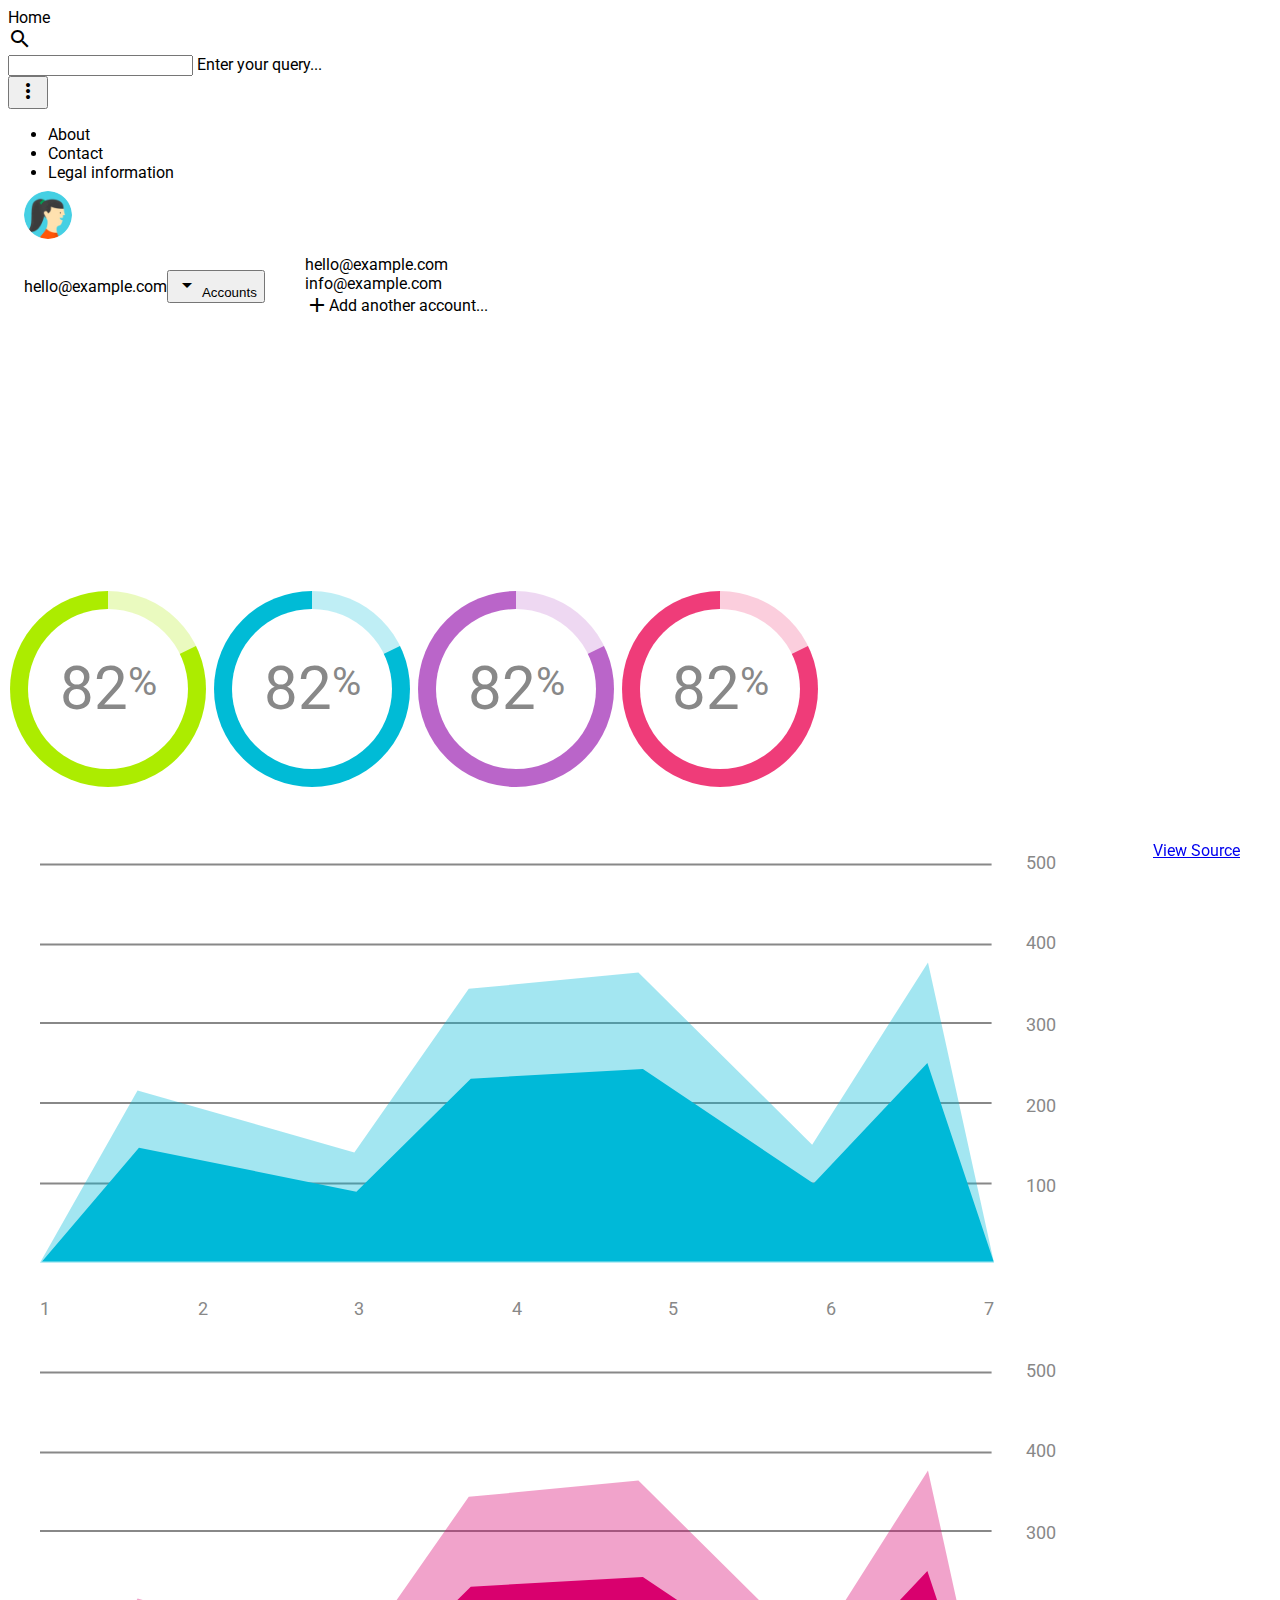
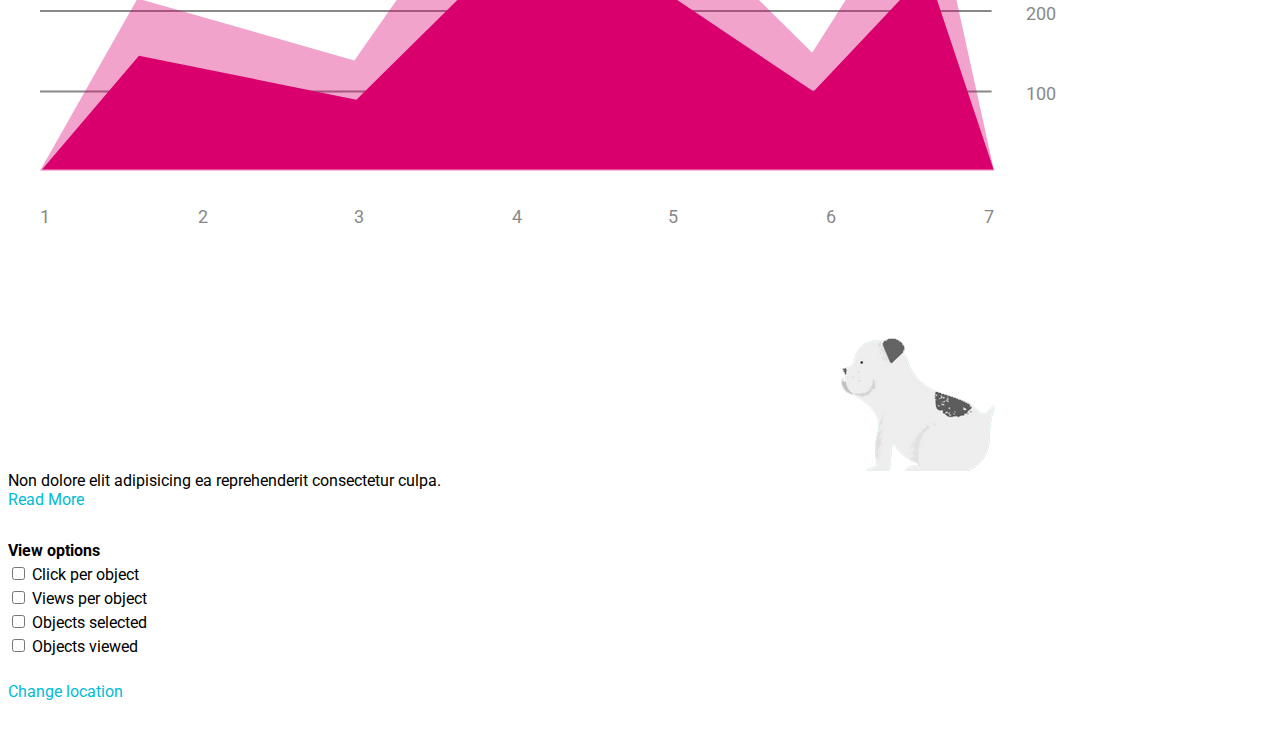
==== Proyectos/Plantillas Material Desing Lite/index.html @ 273f03ee "Agregando plantilla de Material Desing Lite" ====
<!doctype html>
<!--
  Material Design Lite
  Copyright 2015 Google Inc. All rights reserved.

  Licensed under the Apache License, Version 2.0 (the "License");
  you may not use this file except in compliance with the License.
  You may obtain a copy of the License at

      https://www.apache.org/licenses/LICENSE-2.0

  Unless required by applicable law or agreed to in writing, software
  distributed under the License is distributed on an "AS IS" BASIS,
  WITHOUT WARRANTIES OR CONDITIONS OF ANY KIND, either express or implied.
  See the License for the specific language governing permissions and
  limitations under the License
-->
<html lang="en">
  <head>
    <meta charset="utf-8">
    <meta http-equiv="X-UA-Compatible" content="IE=edge">
    <meta name="description" content="A front-end template that helps you build fast, modern mobile web apps.">
    <meta name="viewport" content="width=device-width, initial-scale=1.0, minimum-scale=1.0">
    <title>Material Design Lite</title>

    <!-- Add to homescreen for Chrome on Android -->
    <meta name="mobile-web-app-capable" content="yes">
    <link rel="icon" sizes="192x192" href="images/android-desktop.png">

    <!-- Add to homescreen for Safari on iOS -->
    <meta name="apple-mobile-web-app-capable" content="yes">
    <meta name="apple-mobile-web-app-status-bar-style" content="black">
    <meta name="apple-mobile-web-app-title" content="Material Design Lite">
    <link rel="apple-touch-icon-precomposed" href="images/ios-desktop.png">

    <!-- Tile icon for Win8 (144x144 + tile color) -->
    <meta name="msapplication-TileImage" content="images/touch/ms-touch-icon-144x144-precomposed.png">
    <meta name="msapplication-TileColor" content="#3372DF">

    <link rel="shortcut icon" href="images/favicon.png">

    <!-- SEO: If your mobile URL is different from the desktop URL, add a canonical link to the desktop page https://developers.google.com/webmasters/smartphone-sites/feature-phones -->
    <!--
    <link rel="canonical" href="http://www.example.com/">
    -->

    <link rel="stylesheet" href="https://fonts.googleapis.com/css?family=Roboto:regular,bold,italic,thin,light,bolditalic,black,medium&amp;lang=en">
    <link rel="stylesheet" href="https://fonts.googleapis.com/icon?family=Material+Icons">
    <link rel="stylesheet" href="https://code.getmdl.io/1.3.0/material.cyan-light_blue.min.css">
    <link rel="stylesheet" href="styles.css">
    <style>
    #view-source {
      position: fixed;
      display: block;
      right: 0;
      bottom: 0;
      margin-right: 40px;
      margin-bottom: 40px;
      z-index: 900;
    }
    </style>
  </head>
  <body>
    <div class="demo-layout mdl-layout mdl-js-layout mdl-layout--fixed-drawer mdl-layout--fixed-header">
      <header class="demo-header mdl-layout__header mdl-color--grey-100 mdl-color-text--grey-600">
        <div class="mdl-layout__header-row">
          <span class="mdl-layout-title">Home</span>
          <div class="mdl-layout-spacer"></div>
          <div class="mdl-textfield mdl-js-textfield mdl-textfield--expandable">
            <label class="mdl-button mdl-js-button mdl-button--icon" for="search">
              <i class="material-icons">search</i>
            </label>
            <div class="mdl-textfield__expandable-holder">
              <input class="mdl-textfield__input" type="text" id="search">
              <label class="mdl-textfield__label" for="search">Enter your query...</label>
            </div>
          </div>
          <button class="mdl-button mdl-js-button mdl-js-ripple-effect mdl-button--icon" id="hdrbtn">
            <i class="material-icons">more_vert</i>
          </button>
          <ul class="mdl-menu mdl-js-menu mdl-js-ripple-effect mdl-menu--bottom-right" for="hdrbtn">
            <li class="mdl-menu__item">About</li>
            <li class="mdl-menu__item">Contact</li>
            <li class="mdl-menu__item">Legal information</li>
          </ul>
        </div>
      </header>
      <div class="demo-drawer mdl-layout__drawer mdl-color--blue-grey-900 mdl-color-text--blue-grey-50">
        <header class="demo-drawer-header">
          <img src="images/user.jpg" class="demo-avatar">
          <div class="demo-avatar-dropdown">
            <span>hello@example.com</span>
            <div class="mdl-layout-spacer"></div>
            <button id="accbtn" class="mdl-button mdl-js-button mdl-js-ripple-effect mdl-button--icon">
              <i class="material-icons" role="presentation">arrow_drop_down</i>
              <span class="visuallyhidden">Accounts</span>
            </button>
            <ul class="mdl-menu mdl-menu--bottom-right mdl-js-menu mdl-js-ripple-effect" for="accbtn">
              <li class="mdl-menu__item">hello@example.com</li>
              <li class="mdl-menu__item">info@example.com</li>
              <li class="mdl-menu__item"><i class="material-icons">add</i>Add another account...</li>
            </ul>
          </div>
        </header>
        <nav class="demo-navigation mdl-navigation mdl-color--blue-grey-800">
          <a class="mdl-navigation__link" href=""><i class="mdl-color-text--blue-grey-400 material-icons" role="presentation">home</i>Home</a>
          <a class="mdl-navigation__link" href=""><i class="mdl-color-text--blue-grey-400 material-icons" role="presentation">inbox</i>Inbox</a>
          <a class="mdl-navigation__link" href=""><i class="mdl-color-text--blue-grey-400 material-icons" role="presentation">delete</i>Trash</a>
          <a class="mdl-navigation__link" href=""><i class="mdl-color-text--blue-grey-400 material-icons" role="presentation">report</i>Spam</a>
          <a class="mdl-navigation__link" href=""><i class="mdl-color-text--blue-grey-400 material-icons" role="presentation">forum</i>Forums</a>
          <a class="mdl-navigation__link" href=""><i class="mdl-color-text--blue-grey-400 material-icons" role="presentation">flag</i>Updates</a>
          <a class="mdl-navigation__link" href=""><i class="mdl-color-text--blue-grey-400 material-icons" role="presentation">local_offer</i>Promos</a>
          <a class="mdl-navigation__link" href=""><i class="mdl-color-text--blue-grey-400 material-icons" role="presentation">shopping_cart</i>Purchases</a>
          <a class="mdl-navigation__link" href=""><i class="mdl-color-text--blue-grey-400 material-icons" role="presentation">people</i>Social</a>
          <div class="mdl-layout-spacer"></div>
          <a class="mdl-navigation__link" href=""><i class="mdl-color-text--blue-grey-400 material-icons" role="presentation">help_outline</i><span class="visuallyhidden">Help</span></a>
        </nav>
      </div>
      <main class="mdl-layout__content mdl-color--grey-100">
        <div class="mdl-grid demo-content">
          <div class="demo-charts mdl-color--white mdl-shadow--2dp mdl-cell mdl-cell--12-col mdl-grid">
            <svg fill="currentColor" width="200px" height="200px" viewBox="0 0 1 1" class="demo-chart mdl-cell mdl-cell--4-col mdl-cell--3-col-desktop">
              <use xlink:href="#piechart" mask="url(#piemask)" />
              <text x="0.5" y="0.5" font-family="Roboto" font-size="0.3" fill="#888" text-anchor="middle" dy="0.1">82<tspan font-size="0.2" dy="-0.07">%</tspan></text>
            </svg>
            <svg fill="currentColor" width="200px" height="200px" viewBox="0 0 1 1" class="demo-chart mdl-cell mdl-cell--4-col mdl-cell--3-col-desktop">
              <use xlink:href="#piechart" mask="url(#piemask)" />
              <text x="0.5" y="0.5" font-family="Roboto" font-size="0.3" fill="#888" text-anchor="middle" dy="0.1">82<tspan dy="-0.07" font-size="0.2">%</tspan></text>
            </svg>
            <svg fill="currentColor" width="200px" height="200px" viewBox="0 0 1 1" class="demo-chart mdl-cell mdl-cell--4-col mdl-cell--3-col-desktop">
              <use xlink:href="#piechart" mask="url(#piemask)" />
              <text x="0.5" y="0.5" font-family="Roboto" font-size="0.3" fill="#888" text-anchor="middle" dy="0.1">82<tspan dy="-0.07" font-size="0.2">%</tspan></text>
            </svg>
            <svg fill="currentColor" width="200px" height="200px" viewBox="0 0 1 1" class="demo-chart mdl-cell mdl-cell--4-col mdl-cell--3-col-desktop">
              <use xlink:href="#piechart" mask="url(#piemask)" />
              <text x="0.5" y="0.5" font-family="Roboto" font-size="0.3" fill="#888" text-anchor="middle" dy="0.1">82<tspan dy="-0.07" font-size="0.2">%</tspan></text>
            </svg>
          </div>
          <div class="demo-graphs mdl-shadow--2dp mdl-color--white mdl-cell mdl-cell--8-col">
            <svg fill="currentColor" viewBox="0 0 500 250" class="demo-graph">
              <use xlink:href="#chart" />
            </svg>
            <svg fill="currentColor" viewBox="0 0 500 250" class="demo-graph">
              <use xlink:href="#chart" />
            </svg>
          </div>
          <div class="demo-cards mdl-cell mdl-cell--4-col mdl-cell--8-col-tablet mdl-grid mdl-grid--no-spacing">
            <div class="demo-updates mdl-card mdl-shadow--2dp mdl-cell mdl-cell--4-col mdl-cell--4-col-tablet mdl-cell--12-col-desktop">
              <div class="mdl-card__title mdl-card--expand mdl-color--teal-300">
                <h2 class="mdl-card__title-text">Updates</h2>
              </div>
              <div class="mdl-card__supporting-text mdl-color-text--grey-600">
                Non dolore elit adipisicing ea reprehenderit consectetur culpa.
              </div>
              <div class="mdl-card__actions mdl-card--border">
                <a href="#" class="mdl-button mdl-js-button mdl-js-ripple-effect">Read More</a>
              </div>
            </div>
            <div class="demo-separator mdl-cell--1-col"></div>
            <div class="demo-options mdl-card mdl-color--deep-purple-500 mdl-shadow--2dp mdl-cell mdl-cell--4-col mdl-cell--3-col-tablet mdl-cell--12-col-desktop">
              <div class="mdl-card__supporting-text mdl-color-text--blue-grey-50">
                <h3>View options</h3>
                <ul>
                  <li>
                    <label for="chkbox1" class="mdl-checkbox mdl-js-checkbox mdl-js-ripple-effect">
                      <input type="checkbox" id="chkbox1" class="mdl-checkbox__input">
                      <span class="mdl-checkbox__label">Click per object</span>
                    </label>
                  </li>
                  <li>
                    <label for="chkbox2" class="mdl-checkbox mdl-js-checkbox mdl-js-ripple-effect">
                      <input type="checkbox" id="chkbox2" class="mdl-checkbox__input">
                      <span class="mdl-checkbox__label">Views per object</span>
                    </label>
                  </li>
                  <li>
                    <label for="chkbox3" class="mdl-checkbox mdl-js-checkbox mdl-js-ripple-effect">
                      <input type="checkbox" id="chkbox3" class="mdl-checkbox__input">
                      <span class="mdl-checkbox__label">Objects selected</span>
                    </label>
                  </li>
                  <li>
                    <label for="chkbox4" class="mdl-checkbox mdl-js-checkbox mdl-js-ripple-effect">
                      <input type="checkbox" id="chkbox4" class="mdl-checkbox__input">
                      <span class="mdl-checkbox__label">Objects viewed</span>
                    </label>
                  </li>
                </ul>
              </div>
              <div class="mdl-card__actions mdl-card--border">
                <a href="#" class="mdl-button mdl-js-button mdl-js-ripple-effect mdl-color-text--blue-grey-50">Change location</a>
                <div class="mdl-layout-spacer"></div>
                <i class="material-icons">location_on</i>
              </div>
            </div>
          </div>
        </div>
      </main>
    </div>
      <svg xmlns="http://www.w3.org/2000/svg" xmlns:xlink="http://www.w3.org/1999/xlink" version="1.1" style="position: fixed; left: -1000px; height: -1000px;">
        <defs>
          <mask id="piemask" maskContentUnits="objectBoundingBox">
            <circle cx=0.5 cy=0.5 r=0.49 fill="white" />
            <circle cx=0.5 cy=0.5 r=0.40 fill="black" />
          </mask>
          <g id="piechart">
            <circle cx=0.5 cy=0.5 r=0.5 />
            <path d="M 0.5 0.5 0.5 0 A 0.5 0.5 0 0 1 0.95 0.28 z" stroke="none" fill="rgba(255, 255, 255, 0.75)" />
          </g>
        </defs>
      </svg>
      <svg version="1.1" xmlns="http://www.w3.org/2000/svg" xmlns:xlink="http://www.w3.org/1999/xlink" viewBox="0 0 500 250" style="position: fixed; left: -1000px; height: -1000px;">
        <defs>
          <g id="chart">
            <g id="Gridlines">
              <line fill="#888888" stroke="#888888" stroke-miterlimit="10" x1="0" y1="27.3" x2="468.3" y2="27.3" />
              <line fill="#888888" stroke="#888888" stroke-miterlimit="10" x1="0" y1="66.7" x2="468.3" y2="66.7" />
              <line fill="#888888" stroke="#888888" stroke-miterlimit="10" x1="0" y1="105.3" x2="468.3" y2="105.3" />
              <line fill="#888888" stroke="#888888" stroke-miterlimit="10" x1="0" y1="144.7" x2="468.3" y2="144.7" />
              <line fill="#888888" stroke="#888888" stroke-miterlimit="10" x1="0" y1="184.3" x2="468.3" y2="184.3" />
            </g>
            <g id="Numbers">
              <text transform="matrix(1 0 0 1 485 29.3333)" fill="#888888" font-family="'Roboto'" font-size="9">500</text>
              <text transform="matrix(1 0 0 1 485 69)" fill="#888888" font-family="'Roboto'" font-size="9">400</text>
              <text transform="matrix(1 0 0 1 485 109.3333)" fill="#888888" font-family="'Roboto'" font-size="9">300</text>
              <text transform="matrix(1 0 0 1 485 149)" fill="#888888" font-family="'Roboto'" font-size="9">200</text>
              <text transform="matrix(1 0 0 1 485 188.3333)" fill="#888888" font-family="'Roboto'" font-size="9">100</text>
              <text transform="matrix(1 0 0 1 0 249.0003)" fill="#888888" font-family="'Roboto'" font-size="9">1</text>
              <text transform="matrix(1 0 0 1 78 249.0003)" fill="#888888" font-family="'Roboto'" font-size="9">2</text>
              <text transform="matrix(1 0 0 1 154.6667 249.0003)" fill="#888888" font-family="'Roboto'" font-size="9">3</text>
              <text transform="matrix(1 0 0 1 232.1667 249.0003)" fill="#888888" font-family="'Roboto'" font-size="9">4</text>
              <text transform="matrix(1 0 0 1 309 249.0003)" fill="#888888" font-family="'Roboto'" font-size="9">5</text>
              <text transform="matrix(1 0 0 1 386.6667 249.0003)" fill="#888888" font-family="'Roboto'" font-size="9">6</text>
              <text transform="matrix(1 0 0 1 464.3333 249.0003)" fill="#888888" font-family="'Roboto'" font-size="9">7</text>
            </g>
            <g id="Layer_5">
              <polygon opacity="0.36" stroke-miterlimit="10" points="0,223.3 48,138.5 154.7,169 211,88.5
              294.5,80.5 380,165.2 437,75.5 469.5,223.3 	"/>
            </g>
            <g id="Layer_4">
              <polygon stroke-miterlimit="10" points="469.3,222.7 1,222.7 48.7,166.7 155.7,188.3 212,132.7
              296.7,128 380.7,184.3 436.7,125 	"/>
            </g>
          </g>
        </defs>
      </svg>
      <a href="https://github.com/google/material-design-lite/blob/mdl-1.x/templates/dashboard/" target="_blank" id="view-source" class="mdl-button mdl-js-button mdl-button--raised mdl-js-ripple-effect mdl-button--colored mdl-color-text--white">View Source</a>
    <script src="https://code.getmdl.io/1.3.0/material.min.js"></script>
  </body>
</html>
---- Proyectos/Plantillas Material Desing Lite/styles.css ----
/**
 * Copyright 2015 Google Inc. All Rights Reserved.
 *
 * Licensed under the Apache License, Version 2.0 (the "License");
 * you may not use this file except in compliance with the License.
 * You may obtain a copy of the License at
 *
 *      http://www.apache.org/licenses/LICENSE-2.0
 *
 * Unless required by applicable law or agreed to in writing, software
 * distributed under the License is distributed on an "AS IS" BASIS,
 * WITHOUT WARRANTIES OR CONDITIONS OF ANY KIND, either express or implied.
 * See the License for the specific language governing permissions and
 * limitations under the License.
 */

html, body {
  font-family: 'Roboto', 'Helvetica', sans-serif;
}
.demo-avatar {
  width: 48px;
  height: 48px;
  border-radius: 24px;
}
.demo-layout .mdl-layout__header .mdl-layout__drawer-button {
  color: rgba(0, 0, 0, 0.54);
}
.mdl-layout__drawer .avatar {
  margin-bottom: 16px;
}
.demo-drawer {
  border: none;
}
/* iOS Safari specific workaround */
.demo-drawer .mdl-menu__container {
  z-index: -1;
}
.demo-drawer .demo-navigation {
  z-index: -2;
}
/* END iOS Safari specific workaround */
.demo-drawer .mdl-menu .mdl-menu__item {
  display: -webkit-flex;
  display: -ms-flexbox;
  display: flex;
  -webkit-align-items: center;
      -ms-flex-align: center;
          align-items: center;
}
.demo-drawer-header {
  box-sizing: border-box;
  display: -webkit-flex;
  display: -ms-flexbox;
  display: flex;
  -webkit-flex-direction: column;
      -ms-flex-direction: column;
          flex-direction: column;
  -webkit-justify-content: flex-end;
      -ms-flex-pack: end;
          justify-content: flex-end;
  padding: 16px;
  height: 151px;
}
.demo-avatar-dropdown {
  display: -webkit-flex;
  display: -ms-flexbox;
  display: flex;
  position: relative;
  -webkit-flex-direction: row;
      -ms-flex-direction: row;
          flex-direction: row;
  -webkit-align-items: center;
      -ms-flex-align: center;
          align-items: center;
  width: 100%;
}

.demo-navigation {
  -webkit-flex-grow: 1;
      -ms-flex-positive: 1;
          flex-grow: 1;
}
.demo-layout .demo-navigation .mdl-navigation__link {
  display: -webkit-flex !important;
  display: -ms-flexbox !important;
  display: flex !important;
  -webkit-flex-direction: row;
      -ms-flex-direction: row;
          flex-direction: row;
  -webkit-align-items: center;
      -ms-flex-align: center;
          align-items: center;
  color: rgba(255, 255, 255, 0.56);
  font-weight: 500;
}
.demo-layout .demo-navigation .mdl-navigation__link:hover {
  background-color: #00BCD4;
  color: #37474F;
}
.demo-navigation .mdl-navigation__link .material-icons {
  font-size: 24px;
  color: rgba(255, 255, 255, 0.56);
  margin-right: 32px;
}

.demo-content {
  max-width: 1080px;
}

.demo-charts {
  -webkit-align-items: center;
      -ms-flex-align: center;
          align-items: center;
}
.demo-chart:nth-child(1) {
  color: #ACEC00;
}
.demo-chart:nth-child(2) {
  color: #00BBD6;
}
.demo-chart:nth-child(3) {
  color: #BA65C9;
}
.demo-chart:nth-child(4) {
  color: #EF3C79;
}
.demo-graphs {
  padding: 16px 32px;
  display: -webkit-flex;
  display: -ms-flexbox;
  display: flex;
  -webkit-flex-direction: column;
      -ms-flex-direction: column;
          flex-direction: column;
  -webkit-align-items: stretch;
      -ms-flex-align: stretch;
          align-items: stretch;
}
/* TODO: Find a proper solution to have the graphs
 * not float around outside their container in IE10/11.
 * Using a browserhacks.com solution for now.
 */
_:-ms-input-placeholder, :root .demo-graphs {
  min-height: 664px;
}
_:-ms-input-placeholder, :root .demo-graph {
  max-height: 300px;
}
/* TODO end */
.demo-graph:nth-child(1) {
  color: #00b9d8;
}
.demo-graph:nth-child(2) {
  color: #d9006e;
}

.demo-cards {
  -webkit-align-items: flex-start;
      -ms-flex-align: start;
          align-items: flex-start;
  -webkit-align-content: flex-start;
      -ms-flex-line-pack: start;
          align-content: flex-start;
}
.demo-cards .demo-separator {
  height: 32px;
}
.demo-cards .mdl-card__title.mdl-card__title {
  color: white;
  font-size: 24px;
  font-weight: 400;
}
.demo-cards ul {
  padding: 0;
}
.demo-cards h3 {
  font-size: 1em;
}
.demo-updates .mdl-card__title {
  min-height: 200px;
  background-image: url('images/dog.png');
  background-position: 90% 100%;
  background-repeat: no-repeat;
}
.demo-cards .mdl-card__actions a {
  color: #00BCD4;
  text-decoration: none;
}

.demo-options h3 {
  margin: 0;
}
.demo-options .mdl-checkbox__box-outline {
  border-color: rgba(255, 255, 255, 0.89);
}
.demo-options ul {
  margin: 0;
  list-style-type: none;
}
.demo-options li {
  margin: 4px 0;
}
.demo-options .material-icons {
  color: rgba(255, 255, 255, 0.89);
}
.demo-options .mdl-card__actions {
  height: 64px;
  display: -webkit-flex;
  display: -ms-flexbox;
  display: flex;
  box-sizing: border-box;
  -webkit-align-items: center;
      -ms-flex-align: center;
          align-items: center;
}
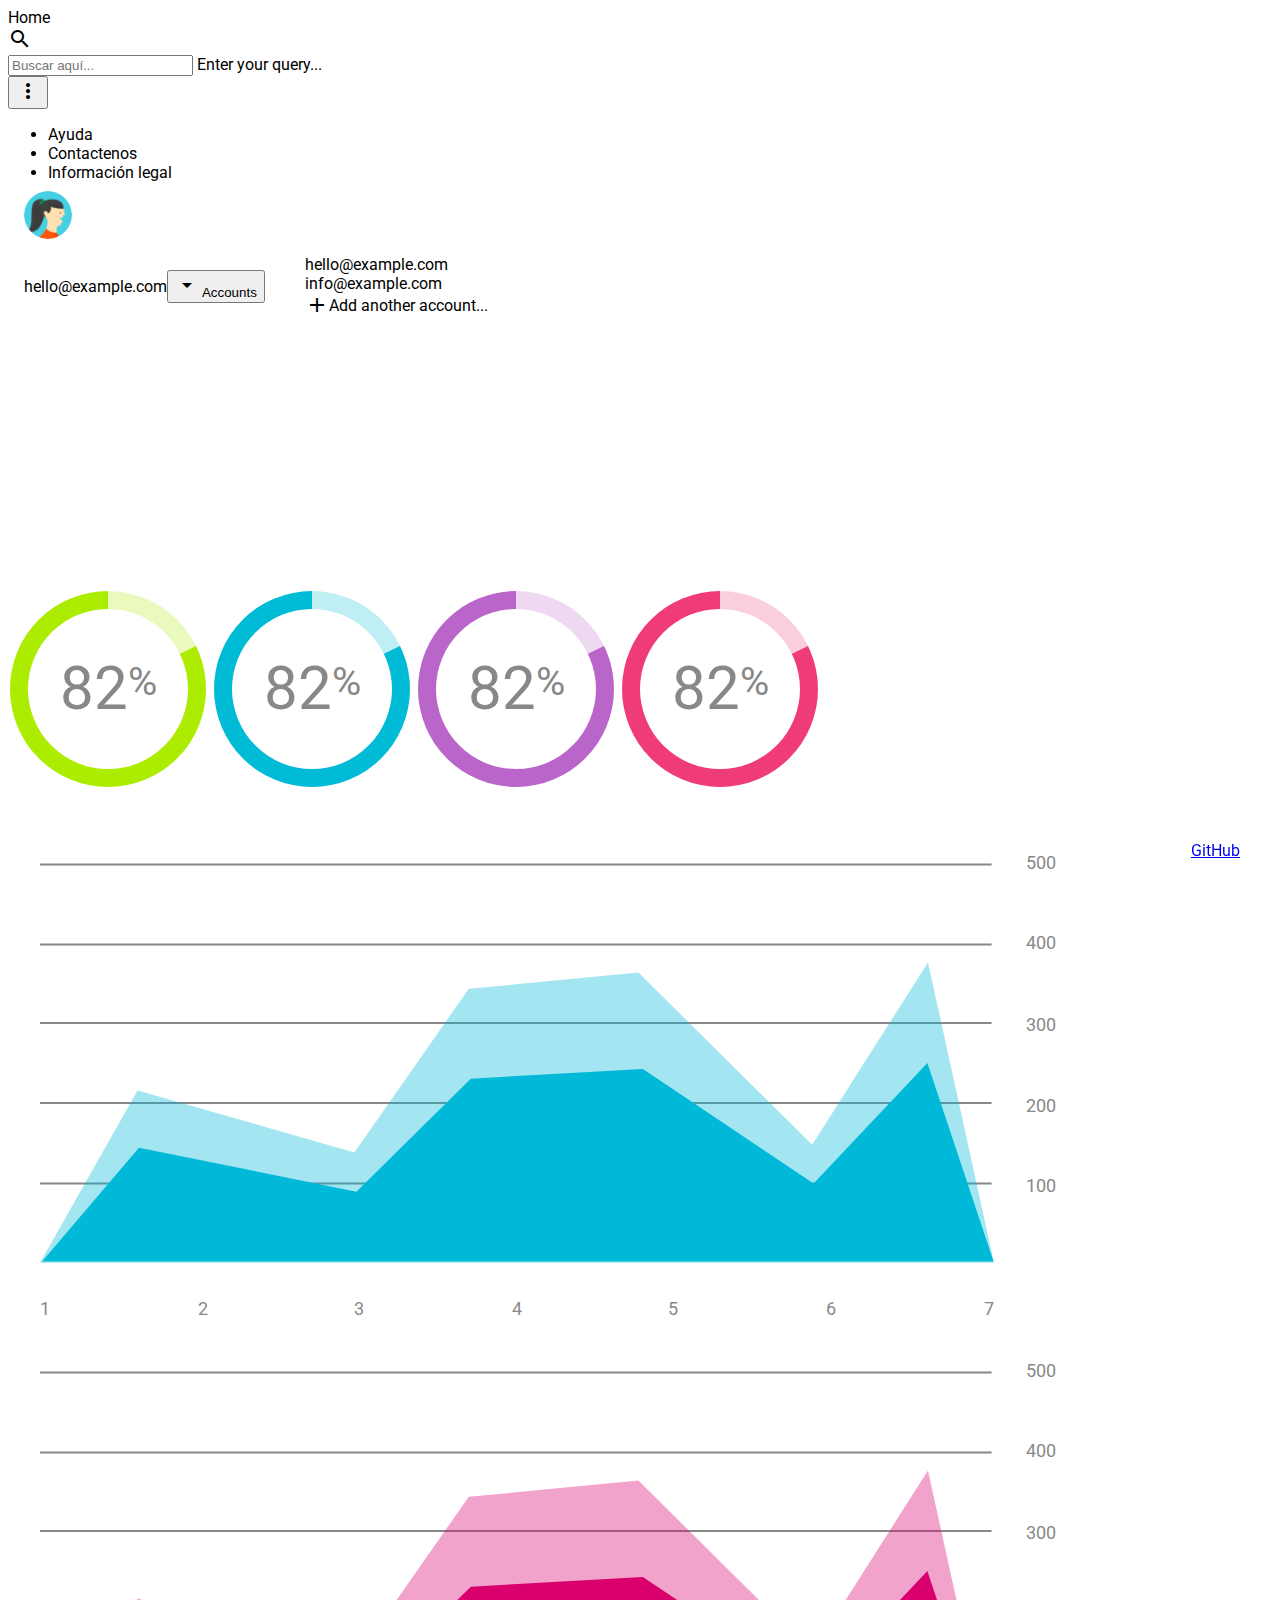
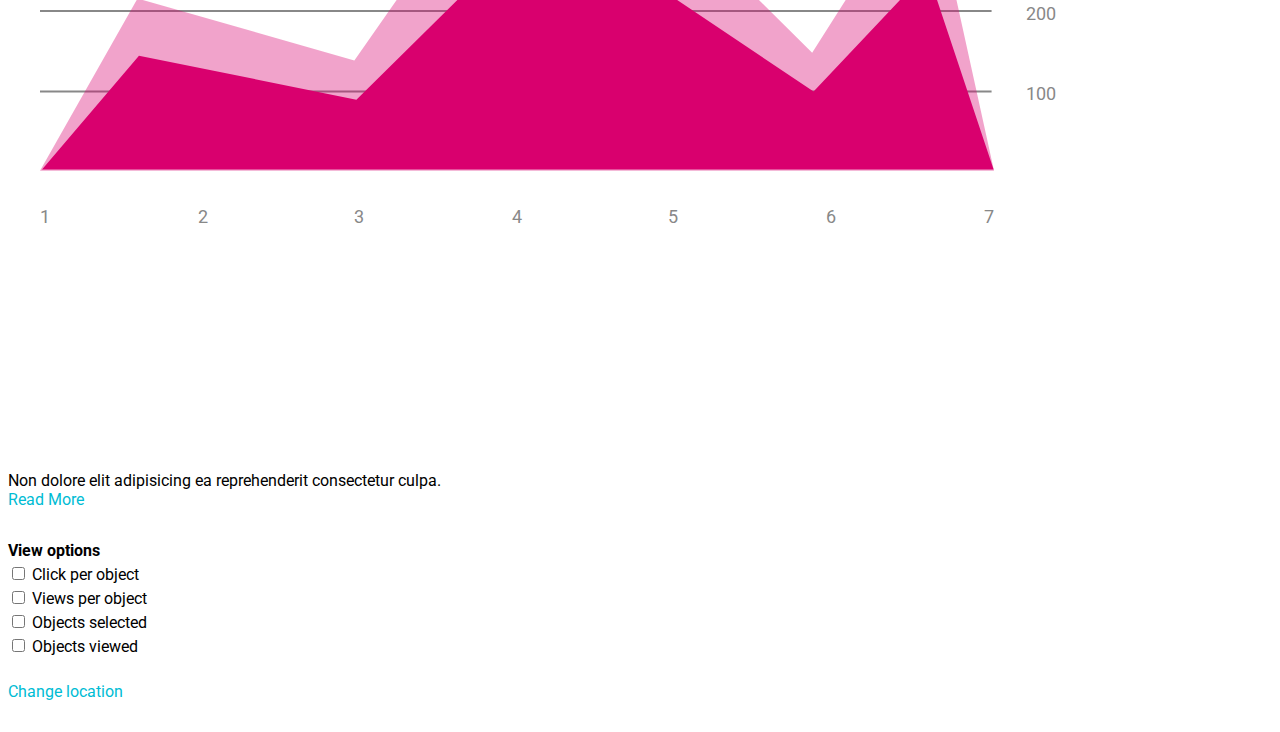
==== commit 77eed2a4: "personalización de plantilla" ====
--- a/Proyectos/Plantillas Material Desing Lite/index.html
+++ b/Proyectos/Plantillas Material Desing Lite/index.html
@@ -1,21 +1,5 @@
 <!doctype html>
-<!--
-  Material Design Lite
-  Copyright 2015 Google Inc. All rights reserved.
-
-  Licensed under the Apache License, Version 2.0 (the "License");
-  you may not use this file except in compliance with the License.
-  You may obtain a copy of the License at
-
-      https://www.apache.org/licenses/LICENSE-2.0
-
-  Unless required by applicable law or agreed to in writing, software
-  distributed under the License is distributed on an "AS IS" BASIS,
-  WITHOUT WARRANTIES OR CONDITIONS OF ANY KIND, either express or implied.
-  See the License for the specific language governing permissions and
-  limitations under the License
--->
-<html lang="en">
+<html lang="es">
   <head>
     <meta charset="utf-8">
     <meta http-equiv="X-UA-Compatible" content="IE=edge">
@@ -47,18 +31,9 @@
     <link rel="stylesheet" href="https://fonts.googleapis.com/css?family=Roboto:regular,bold,italic,thin,light,bolditalic,black,medium&amp;lang=en">
     <link rel="stylesheet" href="https://fonts.googleapis.com/icon?family=Material+Icons">
     <link rel="stylesheet" href="https://code.getmdl.io/1.3.0/material.cyan-light_blue.min.css">
-    <link rel="stylesheet" href="styles.css">
-    <style>
-    #view-source {
-      position: fixed;
-      display: block;
-      right: 0;
-      bottom: 0;
-      margin-right: 40px;
-      margin-bottom: 40px;
-      z-index: 900;
-    }
-    </style>
+    <link rel="stylesheet" type="text/css" href="css/styles.css">
+    <link rel="stylesheet" type="text/css" href="css/main.css">
+    
   </head>
   <body>
     <div class="demo-layout mdl-layout mdl-js-layout mdl-layout--fixed-drawer mdl-layout--fixed-header">
@@ -71,7 +46,7 @@
               <i class="material-icons">search</i>
             </label>
             <div class="mdl-textfield__expandable-holder">
-              <input class="mdl-textfield__input" type="text" id="search">
+              <input class="mdl-textfield__input" type="text" id="search" placeholder="Buscar aquí...">
               <label class="mdl-textfield__label" for="search">Enter your query...</label>
             </div>
           </div>
@@ -79,9 +54,9 @@
             <i class="material-icons">more_vert</i>
           </button>
           <ul class="mdl-menu mdl-js-menu mdl-js-ripple-effect mdl-menu--bottom-right" for="hdrbtn">
-            <li class="mdl-menu__item">About</li>
-            <li class="mdl-menu__item">Contact</li>
-            <li class="mdl-menu__item">Legal information</li>
+            <li class="mdl-menu__item">Ayuda</li>
+            <li class="mdl-menu__item">Contactenos</li>
+            <li class="mdl-menu__item">Información legal</li>
           </ul>
         </div>
       </header>
@@ -103,15 +78,15 @@
           </div>
         </header>
         <nav class="demo-navigation mdl-navigation mdl-color--blue-grey-800">
-          <a class="mdl-navigation__link" href=""><i class="mdl-color-text--blue-grey-400 material-icons" role="presentation">home</i>Home</a>
+          <a class="mdl-navigation__link" href=""><i class="mdl-color-text--blue-grey-400 material-icons" role="presentation">Inicio</i>Inicio</a>
           <a class="mdl-navigation__link" href=""><i class="mdl-color-text--blue-grey-400 material-icons" role="presentation">inbox</i>Inbox</a>
           <a class="mdl-navigation__link" href=""><i class="mdl-color-text--blue-grey-400 material-icons" role="presentation">delete</i>Trash</a>
           <a class="mdl-navigation__link" href=""><i class="mdl-color-text--blue-grey-400 material-icons" role="presentation">report</i>Spam</a>
           <a class="mdl-navigation__link" href=""><i class="mdl-color-text--blue-grey-400 material-icons" role="presentation">forum</i>Forums</a>
           <a class="mdl-navigation__link" href=""><i class="mdl-color-text--blue-grey-400 material-icons" role="presentation">flag</i>Updates</a>
           <a class="mdl-navigation__link" href=""><i class="mdl-color-text--blue-grey-400 material-icons" role="presentation">local_offer</i>Promos</a>
-          <a class="mdl-navigation__link" href=""><i class="mdl-color-text--blue-grey-400 material-icons" role="presentation">shopping_cart</i>Purchases</a>
-          <a class="mdl-navigation__link" href=""><i class="mdl-color-text--blue-grey-400 material-icons" role="presentation">people</i>Social</a>
+          <a class="mdl-navigation__link" href=""><i class="mdl-color-text--blue-grey-400 material-icons" role="presentation">shopping_cart</i>Ordenes</a>
+          <a class="mdl-navigation__link" href=""><i class="mdl-color-text--blue-grey-400 material-icons" role="presentation">people</i>Usuarios</a>
           <div class="mdl-layout-spacer"></div>
           <a class="mdl-navigation__link" href=""><i class="mdl-color-text--blue-grey-400 material-icons" role="presentation">help_outline</i><span class="visuallyhidden">Help</span></a>
         </nav>
@@ -244,7 +219,7 @@
           </g>
         </defs>
       </svg>
-      <a href="https://github.com/google/material-design-lite/blob/mdl-1.x/templates/dashboard/" target="_blank" id="view-source" class="mdl-button mdl-js-button mdl-button--raised mdl-js-ripple-effect mdl-button--colored mdl-color-text--white">View Source</a>
+      <a href="https://github.com/google/material-design-lite/blob/mdl-1.x/templates/dashboard/" target="_blank" id="view-source" class="mdl-button mdl-js-button mdl-button--raised mdl-js-ripple-effect mdl-button--colored mdl-color-text--white">GitHub</a>
     <script src="https://code.getmdl.io/1.3.0/material.min.js"></script>
   </body>
 </html>
--- a/Proyectos/Plantillas Material Desing Lite/css/styles.css
+++ b/Proyectos/Plantillas Material Desing Lite/css/styles.css
@@ -0,0 +1,215 @@
+/**
+ * Copyright 2015 Google Inc. All Rights Reserved.
+ *
+ * Licensed under the Apache License, Version 2.0 (the "License");
+ * you may not use this file except in compliance with the License.
+ * You may obtain a copy of the License at
+ *
+ *      http://www.apache.org/licenses/LICENSE-2.0
+ *
+ * Unless required by applicable law or agreed to in writing, software
+ * distributed under the License is distributed on an "AS IS" BASIS,
+ * WITHOUT WARRANTIES OR CONDITIONS OF ANY KIND, either express or implied.
+ * See the License for the specific language governing permissions and
+ * limitations under the License.
+ */
+
+html, body {
+  font-family: 'Roboto', 'Helvetica', sans-serif;
+}
+.demo-avatar {
+  width: 48px;
+  height: 48px;
+  border-radius: 24px;
+}
+.demo-layout .mdl-layout__header .mdl-layout__drawer-button {
+  color: rgba(0, 0, 0, 0.54);
+}
+.mdl-layout__drawer .avatar {
+  margin-bottom: 16px;
+}
+.demo-drawer {
+  border: none;
+}
+/* iOS Safari specific workaround */
+.demo-drawer .mdl-menu__container {
+  z-index: -1;
+}
+.demo-drawer .demo-navigation {
+  z-index: -2;
+}
+/* END iOS Safari specific workaround */
+.demo-drawer .mdl-menu .mdl-menu__item {
+  display: -webkit-flex;
+  display: -ms-flexbox;
+  display: flex;
+  -webkit-align-items: center;
+      -ms-flex-align: center;
+          align-items: center;
+}
+.demo-drawer-header {
+  box-sizing: border-box;
+  display: -webkit-flex;
+  display: -ms-flexbox;
+  display: flex;
+  -webkit-flex-direction: column;
+      -ms-flex-direction: column;
+          flex-direction: column;
+  -webkit-justify-content: flex-end;
+      -ms-flex-pack: end;
+          justify-content: flex-end;
+  padding: 16px;
+  height: 151px;
+}
+.demo-avatar-dropdown {
+  display: -webkit-flex;
+  display: -ms-flexbox;
+  display: flex;
+  position: relative;
+  -webkit-flex-direction: row;
+      -ms-flex-direction: row;
+          flex-direction: row;
+  -webkit-align-items: center;
+      -ms-flex-align: center;
+          align-items: center;
+  width: 100%;
+}
+
+.demo-navigation {
+  -webkit-flex-grow: 1;
+      -ms-flex-positive: 1;
+          flex-grow: 1;
+}
+.demo-layout .demo-navigation .mdl-navigation__link {
+  display: -webkit-flex !important;
+  display: -ms-flexbox !important;
+  display: flex !important;
+  -webkit-flex-direction: row;
+      -ms-flex-direction: row;
+          flex-direction: row;
+  -webkit-align-items: center;
+      -ms-flex-align: center;
+          align-items: center;
+  color: rgba(255, 255, 255, 0.56);
+  font-weight: 500;
+}
+.demo-layout .demo-navigation .mdl-navigation__link:hover {
+  background-color: #00BCD4;
+  color: #37474F;
+}
+.demo-navigation .mdl-navigation__link .material-icons {
+  font-size: 24px;
+  color: rgba(255, 255, 255, 0.56);
+  margin-right: 32px;
+}
+
+.demo-content {
+  max-width: 1080px;
+}
+
+.demo-charts {
+  -webkit-align-items: center;
+      -ms-flex-align: center;
+          align-items: center;
+}
+.demo-chart:nth-child(1) {
+  color: #ACEC00;
+}
+.demo-chart:nth-child(2) {
+  color: #00BBD6;
+}
+.demo-chart:nth-child(3) {
+  color: #BA65C9;
+}
+.demo-chart:nth-child(4) {
+  color: #EF3C79;
+}
+.demo-graphs {
+  padding: 16px 32px;
+  display: -webkit-flex;
+  display: -ms-flexbox;
+  display: flex;
+  -webkit-flex-direction: column;
+      -ms-flex-direction: column;
+          flex-direction: column;
+  -webkit-align-items: stretch;
+      -ms-flex-align: stretch;
+          align-items: stretch;
+}
+/* TODO: Find a proper solution to have the graphs
+ * not float around outside their container in IE10/11.
+ * Using a browserhacks.com solution for now.
+ */
+_:-ms-input-placeholder, :root .demo-graphs {
+  min-height: 664px;
+}
+_:-ms-input-placeholder, :root .demo-graph {
+  max-height: 300px;
+}
+/* TODO end */
+.demo-graph:nth-child(1) {
+  color: #00b9d8;
+}
+.demo-graph:nth-child(2) {
+  color: #d9006e;
+}
+
+.demo-cards {
+  -webkit-align-items: flex-start;
+      -ms-flex-align: start;
+          align-items: flex-start;
+  -webkit-align-content: flex-start;
+      -ms-flex-line-pack: start;
+          align-content: flex-start;
+}
+.demo-cards .demo-separator {
+  height: 32px;
+}
+.demo-cards .mdl-card__title.mdl-card__title {
+  color: white;
+  font-size: 24px;
+  font-weight: 400;
+}
+.demo-cards ul {
+  padding: 0;
+}
+.demo-cards h3 {
+  font-size: 1em;
+}
+.demo-updates .mdl-card__title {
+  min-height: 200px;
+  background-image: url('images/dog.png');
+  background-position: 90% 100%;
+  background-repeat: no-repeat;
+}
+.demo-cards .mdl-card__actions a {
+  color: #00BCD4;
+  text-decoration: none;
+}
+
+.demo-options h3 {
+  margin: 0;
+}
+.demo-options .mdl-checkbox__box-outline {
+  border-color: rgba(255, 255, 255, 0.89);
+}
+.demo-options ul {
+  margin: 0;
+  list-style-type: none;
+}
+.demo-options li {
+  margin: 4px 0;
+}
+.demo-options .material-icons {
+  color: rgba(255, 255, 255, 0.89);
+}
+.demo-options .mdl-card__actions {
+  height: 64px;
+  display: -webkit-flex;
+  display: -ms-flexbox;
+  display: flex;
+  box-sizing: border-box;
+  -webkit-align-items: center;
+      -ms-flex-align: center;
+          align-items: center;
+}
--- a/Proyectos/Plantillas Material Desing Lite/css/main.css
+++ b/Proyectos/Plantillas Material Desing Lite/css/main.css
@@ -0,0 +1,9 @@
+    #view-source {
+      position: fixed;
+      display: block;
+      right: 0;
+      bottom: 0;
+      margin-right: 40px;
+      margin-bottom: 40px;
+      z-index: 900;
+    }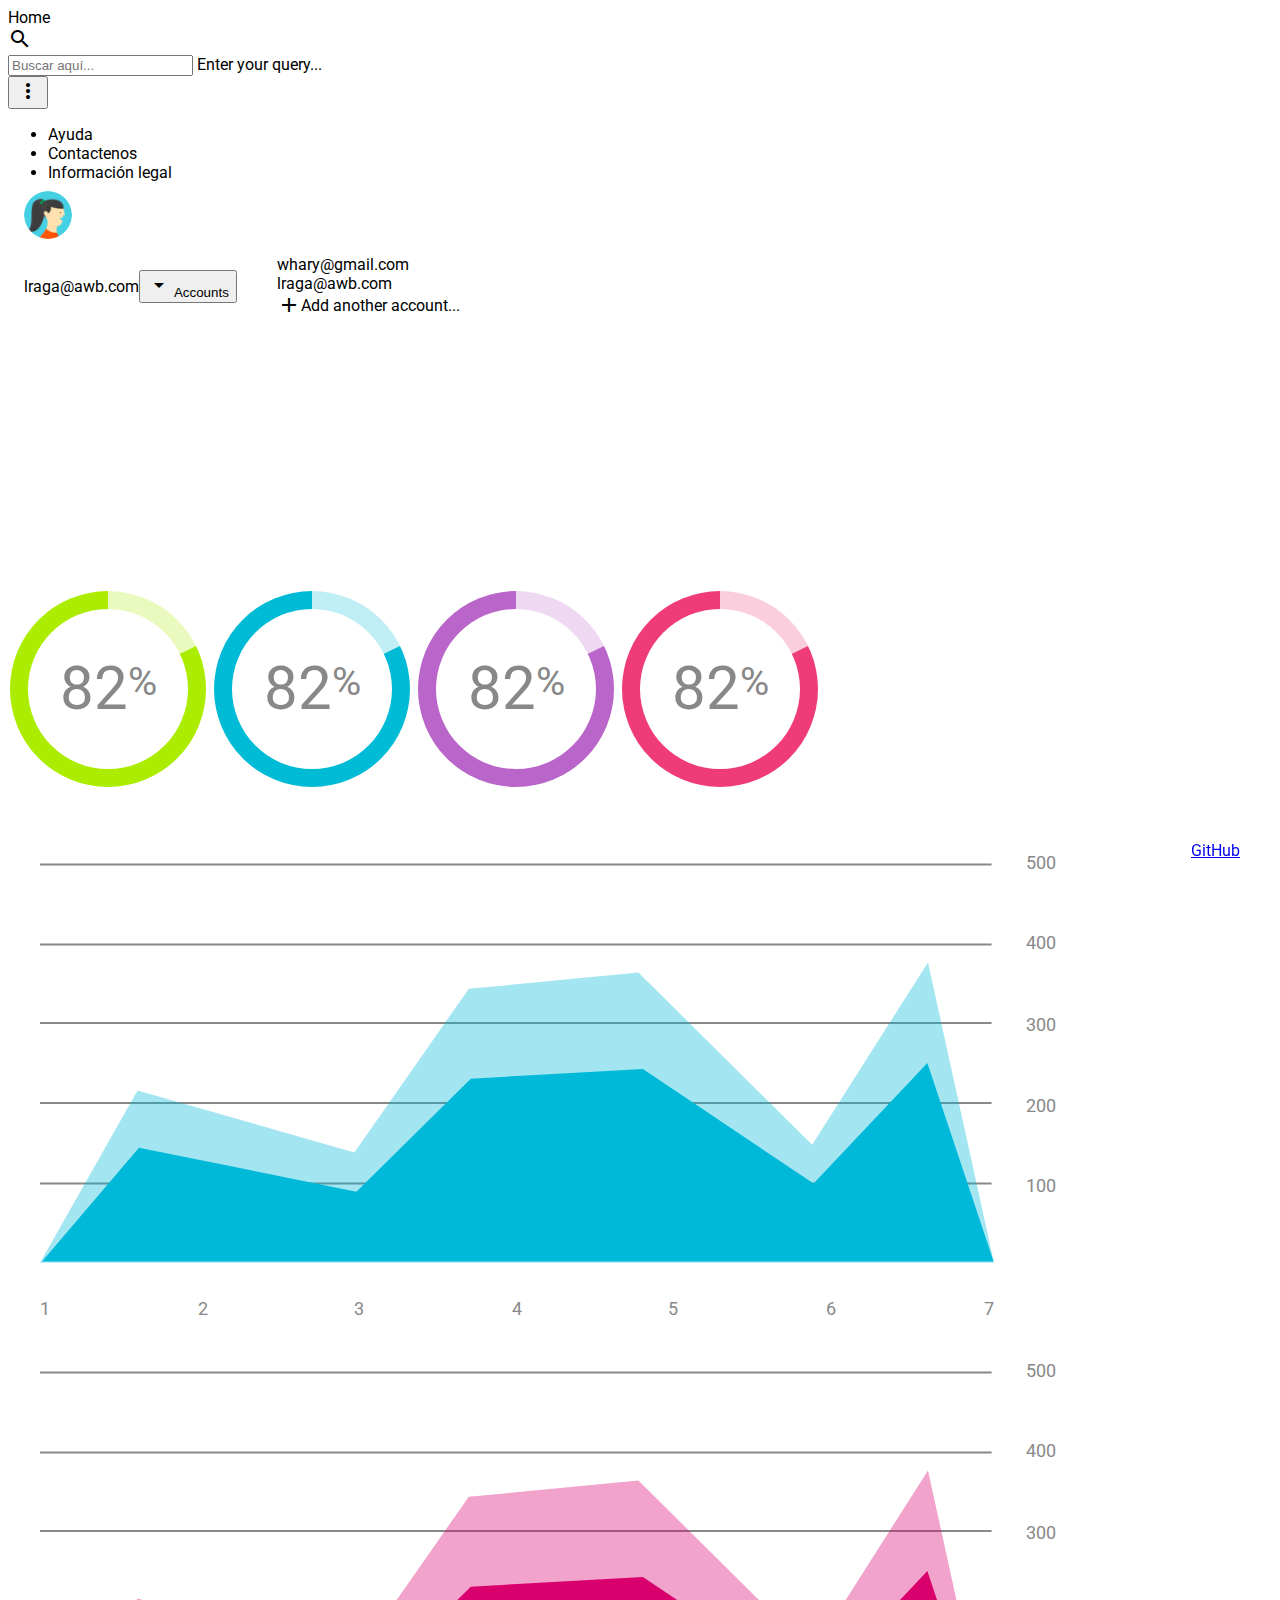
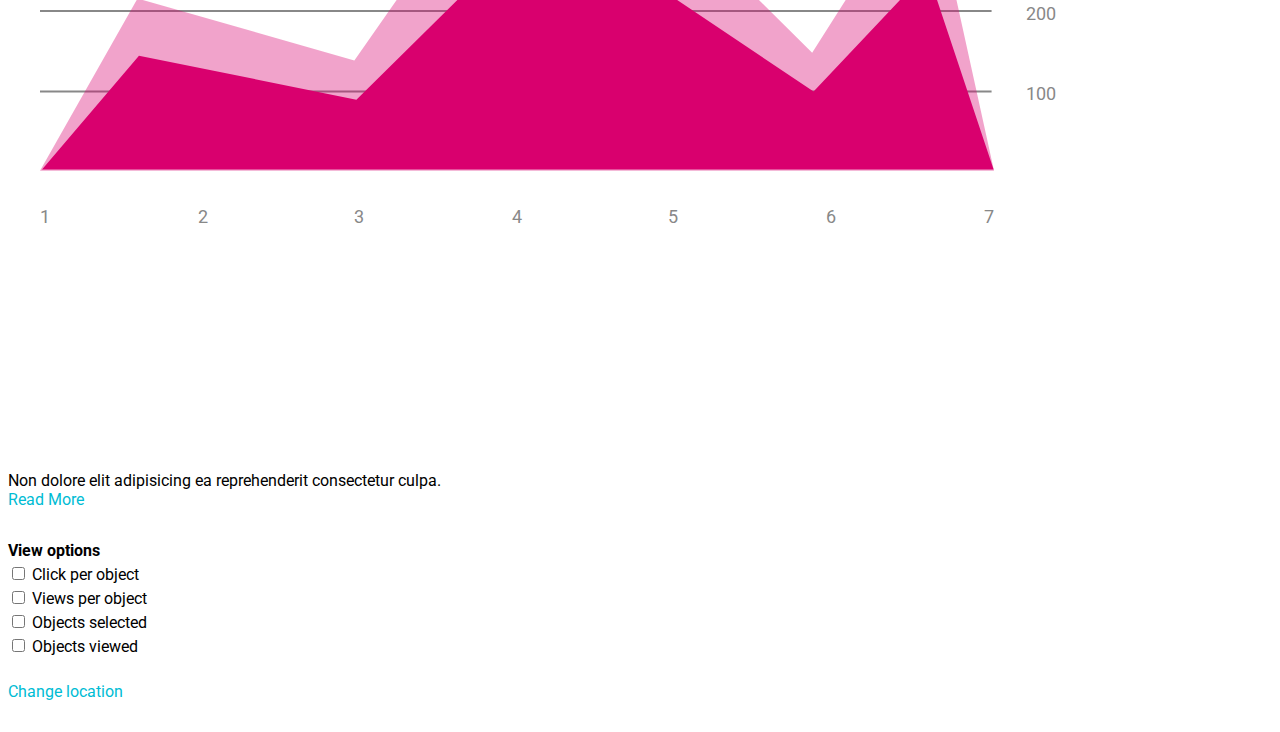
==== commit 26e04af8: "Otras personalizaciones" ====
--- a/Proyectos/Plantillas Material Desing Lite/index.html
+++ b/Proyectos/Plantillas Material Desing Lite/index.html
@@ -64,21 +64,21 @@
         <header class="demo-drawer-header">
           <img src="images/user.jpg" class="demo-avatar">
           <div class="demo-avatar-dropdown">
-            <span>hello@example.com</span>
+            <span>lraga@awb.com</span>
             <div class="mdl-layout-spacer"></div>
             <button id="accbtn" class="mdl-button mdl-js-button mdl-js-ripple-effect mdl-button--icon">
               <i class="material-icons" role="presentation">arrow_drop_down</i>
               <span class="visuallyhidden">Accounts</span>
             </button>
             <ul class="mdl-menu mdl-menu--bottom-right mdl-js-menu mdl-js-ripple-effect" for="accbtn">
-              <li class="mdl-menu__item">hello@example.com</li>
-              <li class="mdl-menu__item">info@example.com</li>
+              <li class="mdl-menu__item">whary@gmail.com</li>
+              <li class="mdl-menu__item">lraga@awb.com</li>
               <li class="mdl-menu__item"><i class="material-icons">add</i>Add another account...</li>
             </ul>
           </div>
         </header>
         <nav class="demo-navigation mdl-navigation mdl-color--blue-grey-800">
-          <a class="mdl-navigation__link" href=""><i class="mdl-color-text--blue-grey-400 material-icons" role="presentation">Inicio</i>Inicio</a>
+          <a class="mdl-navigation__link" href=""><i class="mdl-color-text--blue-grey-400 material-icons" role="presentation">home</i>Inicio</a>
           <a class="mdl-navigation__link" href=""><i class="mdl-color-text--blue-grey-400 material-icons" role="presentation">inbox</i>Inbox</a>
           <a class="mdl-navigation__link" href=""><i class="mdl-color-text--blue-grey-400 material-icons" role="presentation">delete</i>Trash</a>
           <a class="mdl-navigation__link" href=""><i class="mdl-color-text--blue-grey-400 material-icons" role="presentation">report</i>Spam</a>
@@ -219,7 +219,8 @@
           </g>
         </defs>
       </svg>
-      <a href="https://github.com/google/material-design-lite/blob/mdl-1.x/templates/dashboard/" target="_blank" id="view-source" class="mdl-button mdl-js-button mdl-button--raised mdl-js-ripple-effect mdl-button--colored mdl-color-text--white">GitHub</a>
+      <a href="https://github.com/agenciawebbogota/paginaoficial/tree/master/Proyectos/Plantillas%20Material%20Desing%20Lite" target="_blank" id="view-source" class="mdl-button mdl-js-button mdl-button--raised mdl-js-ripple-effect mdl-button--colored mdl-color-text--white">GitHub</a>
     <script src="https://code.getmdl.io/1.3.0/material.min.js"></script>
+    <script type="text/javascript" src="js/main.js"></script>
   </body>
 </html>
